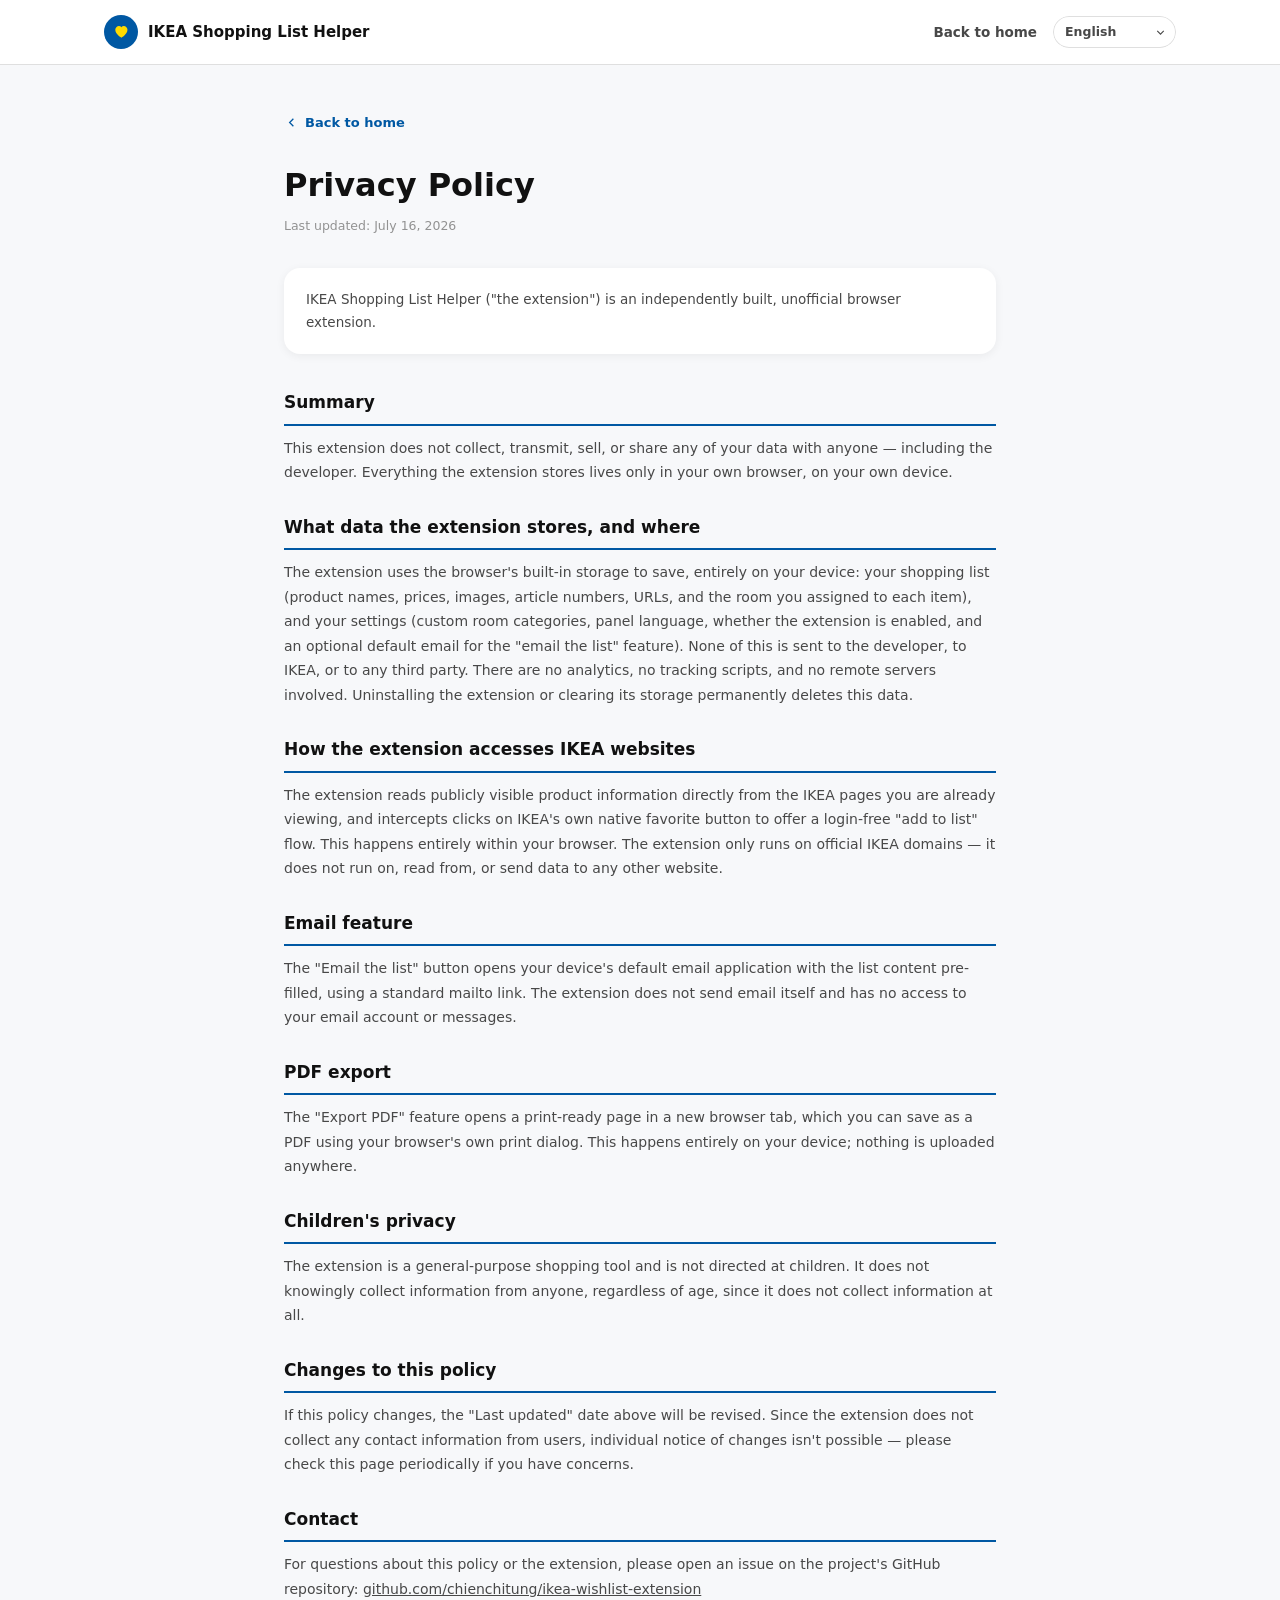
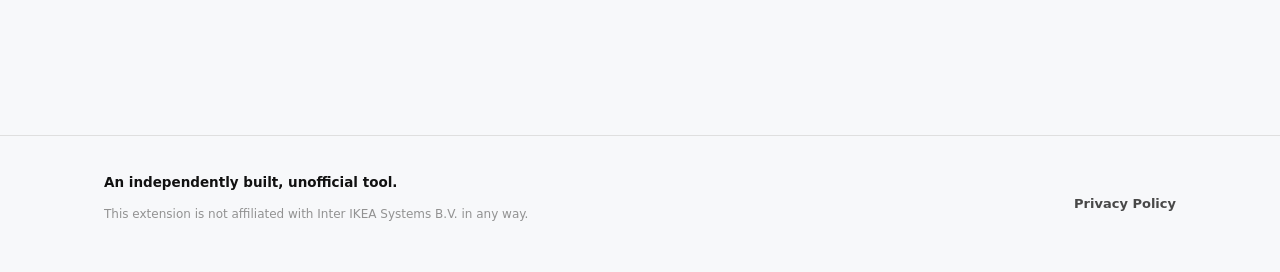
==== privacy.html @ 17878111 "Serve clean URLs on Vercel instead of exposing .html Deployed URLs were showing /index.html and /pri" ====
<!doctype html>
<html lang="en">
<head>
<meta charset="utf-8">
<meta name="viewport" content="width=device-width, initial-scale=1">
<title>Privacy Policy — IKEA Shopping List Helper</title>
<meta name="description" content="Privacy policy for IKEA Shopping List Helper: no data is ever collected, transmitted, or sold.">
<link rel="icon" href="favicon.svg" type="image/svg+xml">
<link rel="stylesheet" href="assets/style.css">
</head>
<body>

<header class="site-header">
  <div class="wrap">
    <a href="/" class="brand">
      <span class="brand-mark">
        <svg viewBox="0 0 24 24" fill="currentColor"><path d="M12.336 5.52C14.23 3.62 17.31 3.62 19.2 5.52c1 1 1.47 2.33 1.42 3.63-.01 3.06-2.2 5.72-4.13 7.5-1 .91-2 1.65-2.75 2.16l-1.24.83-1.24-.83c-.75-.51-1.75-1.25-2.75-2.16-1.93-1.78-4.12-4.44-4.13-7.5-.05-1.3.42-2.63 1.42-3.63 1.9-1.9 4.97-1.9 6.87 0l.34.34.33-.34z"/></svg>
      </span>
      <span>IKEA Shopping List Helper</span>
    </a>
    <div class="nav-spacer"></div>
    <nav class="nav-links">
      <a href="/" data-i18n="privacy.backLink">Back to home</a>
    </nav>
    <select class="lang-select" id="langSelect" aria-label="Language"></select>
  </div>
</header>

<main class="legal">
  <div class="wrap">
    <a class="back-link" href="/">
      <svg viewBox="0 0 24 24" fill="none" stroke="currentColor" stroke-width="2"><path d="M15 18l-6-6 6-6"/></svg>
      <span data-i18n="privacy.backLink">Back to home</span>
    </a>
    <h1 data-i18n="privacy.title">Privacy Policy</h1>
    <p class="updated" data-i18n="privacy.updated">Last updated: July 16, 2026</p>
    <p class="intro" data-i18n="privacy.intro">IKEA Shopping List Helper ("the extension") is an independently built, unofficial browser extension.</p>

    <section>
      <h2 data-i18n="privacy.summary.title">Summary</h2>
      <p data-i18n="privacy.summary.body">This extension does not collect, transmit, sell, or share any of your data with anyone — including the developer. Everything the extension stores lives only in your own browser, on your own device.</p>
    </section>

    <section>
      <h2 data-i18n="privacy.storage.title">What data the extension stores, and where</h2>
      <p data-i18n="privacy.storage.body">The extension uses the browser's built-in storage to save, entirely on your device: your shopping list (product names, prices, images, article numbers, URLs, and the room you assigned to each item), and your settings (custom room categories, panel language, whether the extension is enabled, and an optional default email for the "email the list" feature). None of this is sent to the developer, to IKEA, or to any third party. There are no analytics, no tracking scripts, and no remote servers involved. Uninstalling the extension or clearing its storage permanently deletes this data.</p>
    </section>

    <section>
      <h2 data-i18n="privacy.access.title">How the extension accesses IKEA websites</h2>
      <p data-i18n="privacy.access.body">The extension reads publicly visible product information directly from the IKEA pages you are already viewing, and intercepts clicks on IKEA's own native favorite button to offer a login-free "add to list" flow. This happens entirely within your browser. The extension only runs on official IKEA domains — it does not run on, read from, or send data to any other website.</p>
    </section>

    <section>
      <h2 data-i18n="privacy.email.title">Email feature</h2>
      <p data-i18n="privacy.email.body">The "Email the list" button opens your device's default email application with the list content pre-filled, using a standard mailto link. The extension does not send email itself and has no access to your email account or messages.</p>
    </section>

    <section>
      <h2 data-i18n="privacy.pdf.title">PDF export</h2>
      <p data-i18n="privacy.pdf.body">The "Export PDF" feature opens a print-ready page in a new browser tab, which you can save as a PDF using your browser's own print dialog. This happens entirely on your device; nothing is uploaded anywhere.</p>
    </section>

    <section>
      <h2 data-i18n="privacy.children.title">Children's privacy</h2>
      <p data-i18n="privacy.children.body">The extension is a general-purpose shopping tool and is not directed at children. It does not knowingly collect information from anyone, regardless of age, since it does not collect information at all.</p>
    </section>

    <section>
      <h2 data-i18n="privacy.changes.title">Changes to this policy</h2>
      <p data-i18n="privacy.changes.body">If this policy changes, the "Last updated" date above will be revised. Since the extension does not collect any contact information from users, individual notice of changes isn't possible — please check this page periodically if you have concerns.</p>
    </section>

    <section>
      <h2 data-i18n="privacy.contact.title">Contact</h2>
      <p><span data-i18n="privacy.contact.body">For questions about this policy or the extension, please open an issue on the project's GitHub repository:</span> <a href="https://github.com/chienchitung/ikea-wishlist-extension" target="_blank" rel="noopener" data-i18n="privacy.contact.linkText">github.com/chienchitung/ikea-wishlist-extension</a></p>
    </section>
  </div>
</main>

<footer class="site-footer">
  <div class="wrap">
    <div>
      <div style="font-weight:700;font-size:13.5px;margin-bottom:6px" data-i18n="footer.tagline">An independently built, unofficial tool.</div>
      <p class="footer-disclaimer" data-i18n="footer.disclaimer">This extension is not affiliated with Inter IKEA Systems B.V. in any way.</p>
    </div>
    <div class="footer-links">
      <a href="/privacy" data-i18n="footer.privacy">Privacy Policy</a>
    </div>
  </div>
</footer>

<script src="assets/i18n.js"></script>
<script src="assets/main.js"></script>
</body>
</html>
---- assets/style.css ----
/*
 * style.css — landing site shared styles.
 *
 * Design tokens are copied verbatim from the extension's own panel (content/panel.js,
 * the PANEL_CSS constant) so the marketing site and the actual product look like the
 * same thing, not a separately-designed wrapper around it. Colors/radii/shadows/font
 * stack are identical; only the page-level layout (nav, hero, sections) is new.
 *
 * No IKEA logo asset is used anywhere on this site (brand colors only — see the inline
 * heart mark in the header, which is this project's own icon, not IKEA's trademark).
 */

:root {
  --ikea-blue: #0058A3;
  --ikea-blue-hover: #004F93;
  --ikea-blue-press: #003E72;
  --ikea-yellow: #FFDB00;
  --ink: #111111;
  --ink-secondary: #484848;
  --ink-disabled: #929292;
  --border-disabled: #DFDFDF;
  --surface: #FFFFFF;
  --surface-alt: #F7F8FA;
  --surface-hover: #F5F5F5;
  --offer-red: #CC0008;
  --success: #0A8A00;
  --pill: 999px;
  --radius-md: 8px;
  --radius-lg: 16px;
  --shadow-pop: 0 8px 24px rgba(17, 17, 17, .16);
  --shadow-soft: 0 2px 10px rgba(17, 17, 17, .06);
  --ease: cubic-bezier(.4, 0, .2, 1);
  --max-width: 1120px;
}

@media (prefers-color-scheme: dark) {
  :root {
    --surface: #1E1E1E;
    --surface-alt: #171717;
    --surface-hover: #292929;
    --border-disabled: #3A3A3A;
    --ink: #F2F2F2;
    --ink-secondary: #B8B8B8;
    --ink-disabled: #7A7A7A;
    --ikea-blue: #4C9AE8;
    --ikea-blue-hover: #6BAEEF;
    --ikea-blue-press: #3D82CC;
    --shadow-pop: 0 8px 24px rgba(0, 0, 0, .5);
    --shadow-soft: 0 2px 10px rgba(0, 0, 0, .3);
  }
}

* { box-sizing: border-box; }
html { scroll-behavior: smooth; }
body {
  margin: 0;
  background: var(--surface-alt);
  color: var(--ink);
  font-family: "Noto IKEA Latin", "Noto Sans", "Noto Sans TC", "Noto Sans SC", "Roboto", "Open Sans", system-ui, sans-serif;
  font-variant-numeric: tabular-nums;
  line-height: 1.5;
  -webkit-font-smoothing: antialiased;
}
img, svg { display: block; max-width: 100%; }
a { color: inherit; }
button { font: inherit; }

.wrap { max-width: var(--max-width); margin: 0 auto; padding: 0 24px; }

/* ---- header / nav ---- */
.site-header {
  position: sticky; top: 0; z-index: 20;
  background: color-mix(in srgb, var(--surface) 92%, transparent);
  backdrop-filter: blur(8px);
  border-bottom: 1px solid var(--border-disabled);
}
.site-header .wrap { display: flex; align-items: center; gap: 16px; height: 64px; }
.brand { display: flex; align-items: center; gap: 10px; text-decoration: none; color: var(--ink); font-weight: 800; font-size: 15px; }
.brand-mark {
  width: 34px; height: 34px; border-radius: var(--pill); background: var(--ikea-blue);
  display: flex; align-items: center; justify-content: center; flex: none;
}
.brand-mark svg { width: 18px; height: 18px; fill: var(--ikea-yellow); }
.brand span { white-space: nowrap; }
.nav-spacer { flex: 1; }
.nav-links { display: flex; align-items: center; gap: 20px; }
.nav-links a { text-decoration: none; font-size: 13.5px; font-weight: 600; color: var(--ink-secondary); }
.nav-links a:hover { color: var(--ink); }
.lang-select {
  all: unset; box-sizing: border-box; font-size: 12.5px; font-weight: 600; color: var(--ink-secondary);
  padding: 7px 30px 7px 12px; border-radius: var(--pill); box-shadow: inset 0 0 0 1px var(--border-disabled);
  cursor: pointer; background: var(--surface) url('data:image/svg+xml;utf8,<svg xmlns="http://www.w3.org/2000/svg" viewBox="0 0 24 24" fill="none" stroke="%23484848" stroke-width="2"><path d="M6 9l6 6 6-6"/></svg>') no-repeat right 9px center / 13px;
}
.lang-select:hover { box-shadow: inset 0 0 0 1px var(--ink-secondary); }

/* ---- buttons ---- */
.btn {
  display: inline-flex; align-items: center; justify-content: center; gap: 8px;
  height: 50px; padding: 0 26px; border-radius: var(--pill); font-size: 14px; font-weight: 700;
  cursor: pointer; text-decoration: none; border: none; transition: transform .2s var(--ease), background .15s, box-shadow .15s;
  white-space: nowrap;
}
.btn:active { transform: scale(.97); }
.btn svg { width: 18px; height: 18px; flex: none; }
.btn-primary { background: var(--ikea-blue); color: #fff; }
.btn-primary:hover { background: var(--ikea-blue-hover); }
.btn-primary:active { background: var(--ikea-blue-press); }
.btn-outline { background: transparent; color: var(--ink); box-shadow: inset 0 0 0 1.5px var(--border-disabled); }
.btn-outline:hover { box-shadow: inset 0 0 0 1.5px var(--ink-secondary); }
.btn-sm { height: 38px; padding: 0 16px; font-size: 12.5px; }

/* ---- hero ---- */
.hero { padding: 72px 0 56px; }
.hero .wrap { display: grid; grid-template-columns: 1.1fr 1fr; gap: 56px; align-items: center; }
.eyebrow {
  display: inline-flex; align-items: center; gap: 6px; font-size: 12px; font-weight: 700;
  color: var(--ikea-blue); background: color-mix(in srgb, var(--ikea-blue) 10%, transparent);
  padding: 6px 12px; border-radius: var(--pill); margin-bottom: 18px;
}
.hero h1 { font-size: 42px; line-height: 1.15; margin: 0 0 16px; letter-spacing: -.01em; }
.hero p.lead { font-size: 16px; color: var(--ink-secondary); margin: 0 0 28px; max-width: 46ch; }
.hero .cta-row { display: flex; flex-wrap: wrap; gap: 12px; align-items: center; margin-bottom: 14px; }
.hero .fine-print { font-size: 12px; color: var(--ink-disabled); }

/* ---- panel mockup (decorative, mirrors the real extension UI) ---- */
.mockup { background: var(--surface); border-radius: var(--radius-lg); box-shadow: var(--shadow-pop); overflow: hidden; border: 1px solid var(--border-disabled); }
.mockup-head { padding: 18px 18px 14px; border-bottom: 1px solid var(--border-disabled); display: flex; align-items: center; gap: 10px; }
.mockup-head .dot { width: 10px; height: 10px; border-radius: 50%; background: var(--border-disabled); }
.mockup-head strong { font-size: 14px; }
.mockup-chips { display: flex; gap: 8px; padding: 12px 18px; overflow: hidden; border-bottom: 1px solid var(--border-disabled); }
.mockup-chip { flex: none; font-size: 12px; font-weight: 600; padding: 6px 12px; border-radius: var(--pill); box-shadow: inset 0 0 0 1px var(--border-disabled); color: var(--ink-secondary); }
.mockup-chip.active { background: var(--ikea-blue); color: #fff; box-shadow: none; }
.mockup-row { display: flex; gap: 12px; align-items: center; padding: 14px 18px; border-bottom: 1px solid var(--border-disabled); }
.mockup-thumb { width: 40px; height: 40px; border-radius: var(--radius-md); background: var(--surface-hover); flex: none; }
.mockup-lines { flex: 1; display: flex; flex-direction: column; gap: 6px; }
.mockup-line { height: 8px; border-radius: 4px; background: var(--border-disabled); }
.mockup-line.short { width: 55%; }
.mockup-price { font-size: 13px; font-weight: 700; color: var(--ink); flex: none; }
.mockup-foot { padding: 16px 18px; display: flex; justify-content: space-between; align-items: baseline; }
.mockup-foot .label { font-size: 12px; color: var(--ink-secondary); }
.mockup-foot .value { font-size: 20px; font-weight: 800; color: var(--ikea-blue); }

/* ---- sections ---- */
section { padding: 56px 0; }
.section-head { text-align: center; max-width: 640px; margin: 0 auto 40px; }
.section-head h2 { font-size: 28px; margin: 0 0 10px; }
.section-head p { font-size: 15px; color: var(--ink-secondary); margin: 0; }

/* how it works */
.steps { display: grid; grid-template-columns: repeat(3, 1fr); gap: 24px; }
.step { background: var(--surface); border-radius: var(--radius-lg); padding: 26px 22px; box-shadow: var(--shadow-soft); }
.step-num {
  width: 32px; height: 32px; border-radius: var(--pill); background: var(--ikea-yellow); color: var(--ikea-blue-press);
  font-weight: 800; font-size: 14px; display: flex; align-items: center; justify-content: center; margin-bottom: 14px;
}
.step h3 { font-size: 16px; margin: 0 0 8px; }
.step p { font-size: 13.5px; color: var(--ink-secondary); margin: 0; line-height: 1.6; }

/* features */
.features-grid { display: grid; grid-template-columns: repeat(3, 1fr); gap: 20px; }
.feature { background: var(--surface); border-radius: var(--radius-lg); padding: 22px; box-shadow: var(--shadow-soft); }
.feature-icon {
  width: 40px; height: 40px; border-radius: var(--radius-md); background: color-mix(in srgb, var(--ikea-blue) 10%, transparent);
  display: flex; align-items: center; justify-content: center; margin-bottom: 14px;
}
.feature-icon svg { width: 20px; height: 20px; stroke: var(--ikea-blue); fill: none; stroke-width: 1.8; }
.feature h3 { font-size: 14.5px; margin: 0 0 6px; }
.feature p { font-size: 13px; color: var(--ink-secondary); margin: 0; line-height: 1.6; }

/* faq */
.faq-list { display: flex; flex-direction: column; gap: 12px; max-width: 760px; margin: 0 auto; }
.faq-item { background: var(--surface); border-radius: var(--radius-lg); box-shadow: var(--shadow-soft); overflow: hidden; }
.faq-q {
  width: 100%; display: flex; align-items: center; justify-content: space-between; gap: 16px;
  background: none; border: none; text-align: left; cursor: pointer; color: var(--ink);
  padding: 18px 22px; font-size: 14.5px; font-weight: 700;
}
.faq-q:hover { background: var(--surface-hover); }
.faq-chevron { width: 18px; height: 18px; flex: none; stroke: var(--ink-secondary); transition: transform .25s var(--ease); }
.faq-item.open .faq-chevron { transform: rotate(180deg); }
.faq-a { display: grid; grid-template-rows: 0fr; transition: grid-template-rows .28s var(--ease); }
.faq-item.open .faq-a { grid-template-rows: 1fr; }
.faq-a-inner { overflow: hidden; }
.faq-a-inner p { margin: 0; padding: 0 22px 18px; font-size: 13.5px; color: var(--ink-secondary); line-height: 1.7; }

/* cta band */
.cta-band { background: var(--ikea-blue); color: #fff; text-align: center; border-radius: var(--radius-lg); margin: 0 24px; padding: 48px 24px; }
.cta-band .wrap { max-width: 640px; padding: 0; }
.cta-band h2 { font-size: 26px; margin: 0 0 12px; }
.cta-band p { font-size: 14.5px; opacity: .9; margin: 0 0 26px; }
.cta-band .btn-primary { background: var(--ikea-yellow); color: var(--ikea-blue-press); }
.cta-band .btn-primary:hover { background: #ffe233; }
.cta-band .btn-outline { box-shadow: inset 0 0 0 1.5px rgba(255, 255, 255, .5); color: #fff; }
.cta-band .btn-outline:hover { box-shadow: inset 0 0 0 1.5px #fff; }

/* ---- footer ---- */
.site-footer { border-top: 1px solid var(--border-disabled); padding: 36px 0; margin-top: 24px; }
.site-footer .wrap { display: flex; flex-wrap: wrap; gap: 18px; align-items: center; justify-content: space-between; }
.footer-links { display: flex; gap: 20px; flex-wrap: wrap; }
.footer-links a { text-decoration: none; font-size: 13px; font-weight: 600; color: var(--ink-secondary); }
.footer-links a:hover { color: var(--ink); }
.footer-disclaimer { font-size: 12px; color: var(--ink-disabled); max-width: 640px; line-height: 1.6; }

/* ---- privacy page ---- */
.legal { padding: 48px 0 80px; }
.legal .wrap { max-width: 760px; }
.legal h1 { font-size: 32px; margin: 0 0 6px; }
.legal .updated { font-size: 12.5px; color: var(--ink-disabled); margin: 0 0 32px; }
.legal .intro { background: var(--surface); border-radius: var(--radius-lg); padding: 20px 22px; box-shadow: var(--shadow-soft); font-size: 13.5px; color: var(--ink-secondary); margin-bottom: 36px; line-height: 1.7; }
.legal section { padding: 0; margin-bottom: 30px; }
.legal h2 { font-size: 17px; margin: 0 0 10px; padding-bottom: 8px; border-bottom: 2px solid var(--ikea-blue); }
.legal p { font-size: 14px; color: var(--ink-secondary); line-height: 1.75; margin: 0; }
.back-link { display: inline-flex; align-items: center; gap: 6px; font-size: 13px; font-weight: 700; color: var(--ikea-blue); text-decoration: none; margin-bottom: 28px; }
.back-link:hover { text-decoration: underline; }
.back-link svg { width: 15px; height: 15px; }

/* ---- responsive ---- */
@media (max-width: 860px) {
  .hero .wrap { grid-template-columns: 1fr; }
  .hero { padding: 44px 0 40px; text-align: center; }
  .hero .cta-row, .hero .fine-print { justify-content: center; }
  .hero p.lead { margin-left: auto; margin-right: auto; }
  .steps, .features-grid { grid-template-columns: 1fr; }
  .nav-links a { display: none; }
  .hero h1 { font-size: 32px; }
}
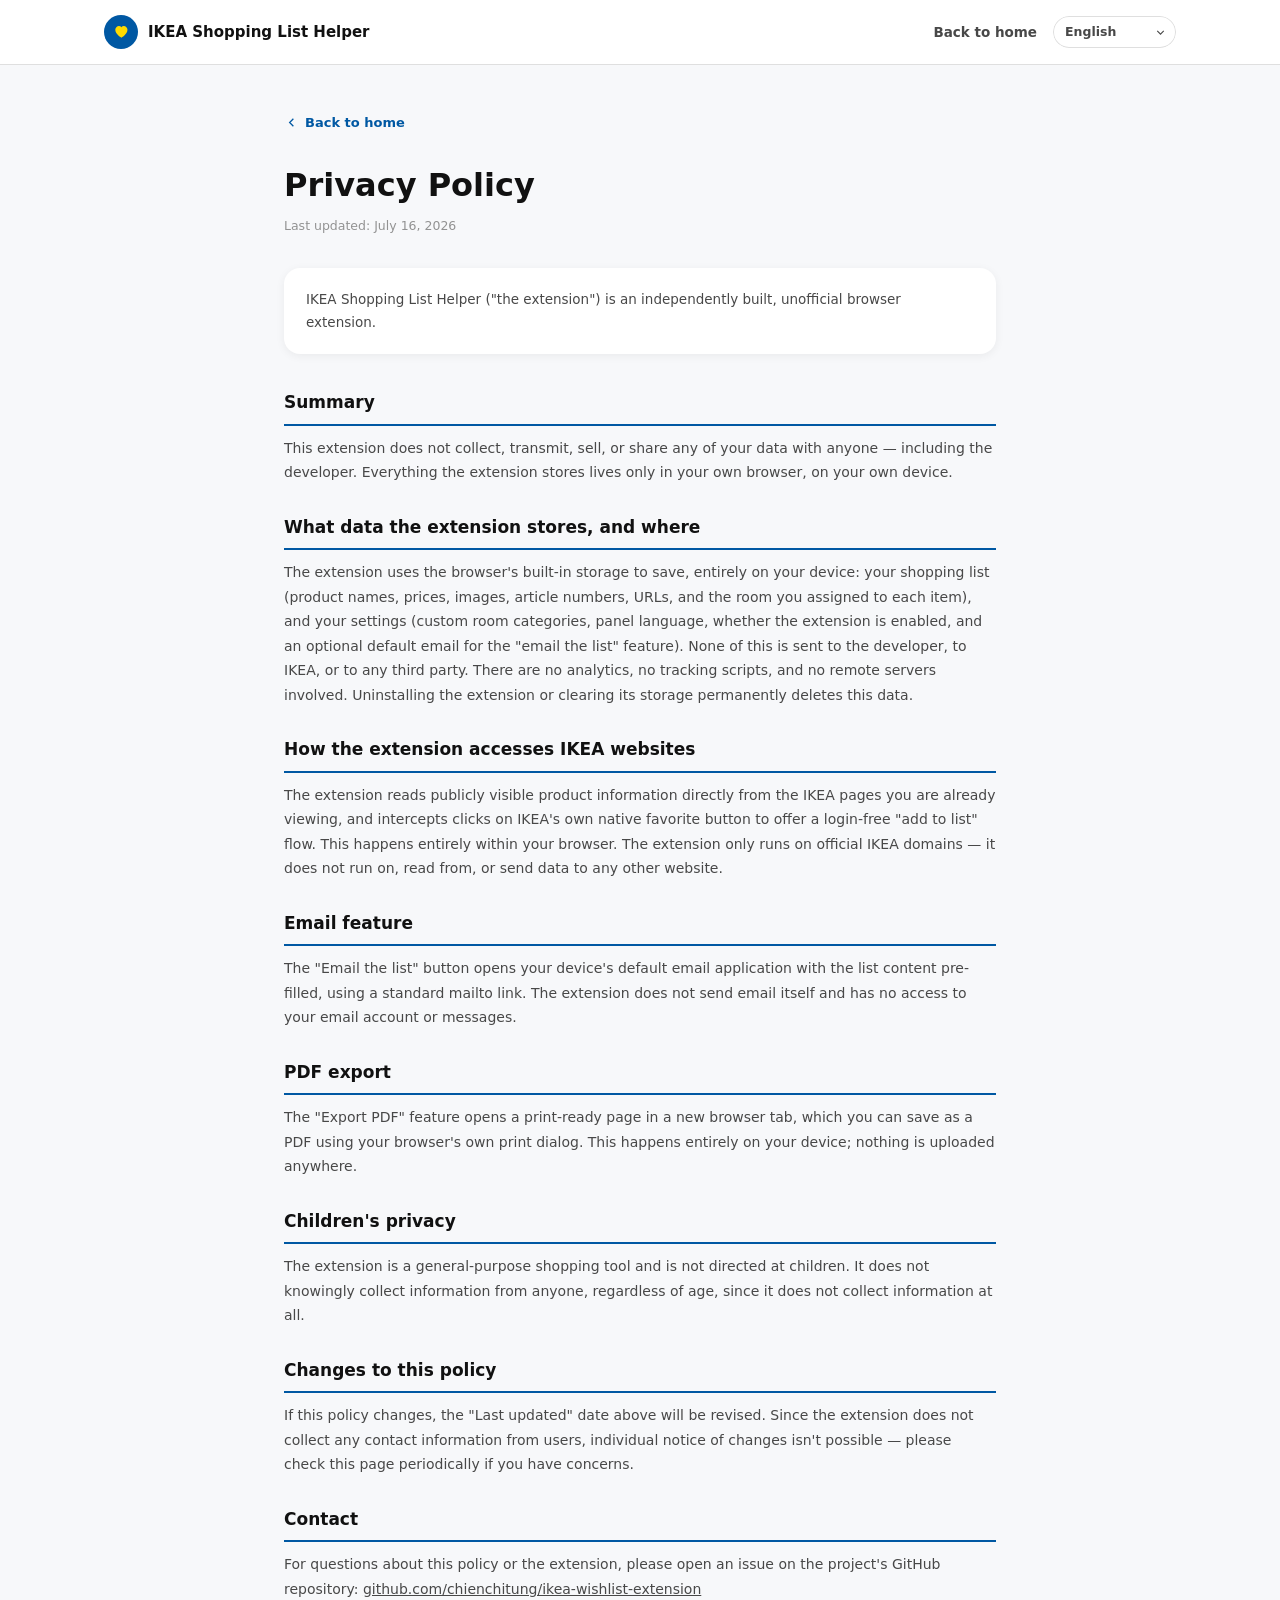
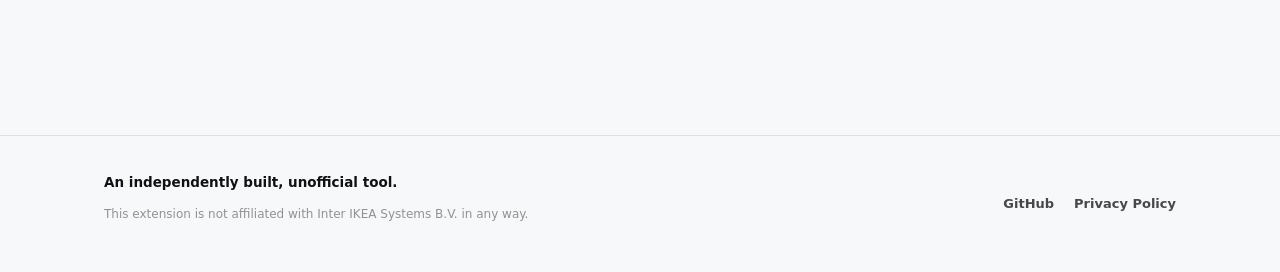
==== commit 254aba56: "Add GitHub link to footer Links to the extension's source repo alongside the existing Privacy Policy" ====
--- a/privacy.html
+++ b/privacy.html
@@ -5,6 +5,7 @@
 <meta name="viewport" content="width=device-width, initial-scale=1">
 <title>Privacy Policy — IKEA Shopping List Helper</title>
 <meta name="description" content="Privacy policy for IKEA Shopping List Helper: no data is ever collected, transmitted, or sold.">
+<meta name="google-site-verification" content="q60w5BjT-oed-8P3S-0JFXrqnTQmU2LbyEefrPoQqEQ" />
 <link rel="icon" href="favicon.svg" type="image/svg+xml">
 <link rel="stylesheet" href="assets/style.css">
 </head>
@@ -85,6 +86,7 @@
       <p class="footer-disclaimer" data-i18n="footer.disclaimer">This extension is not affiliated with Inter IKEA Systems B.V. in any way.</p>
     </div>
     <div class="footer-links">
+      <a href="https://github.com/chienchitung/ikea-wishlist-extension" target="_blank" rel="noopener" data-i18n="footer.github">GitHub</a>
       <a href="/privacy" data-i18n="footer.privacy">Privacy Policy</a>
     </div>
   </div>
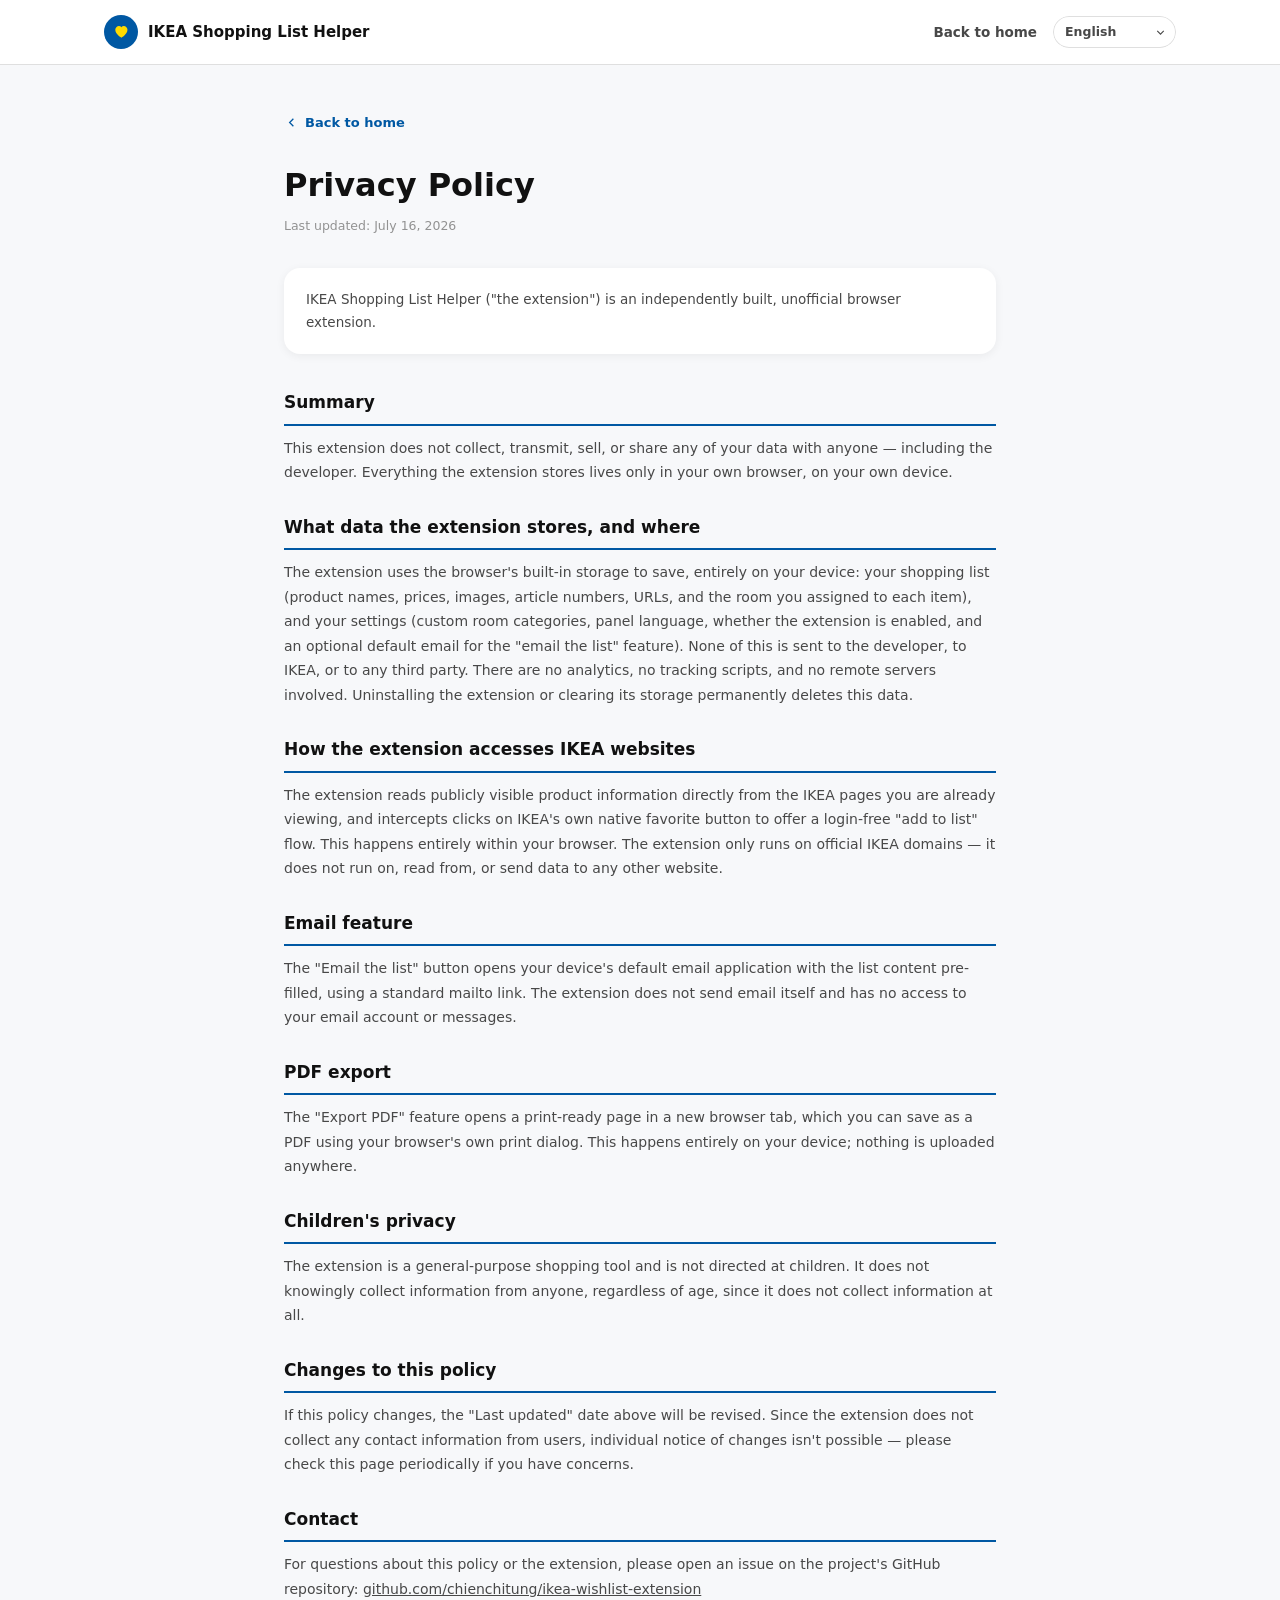
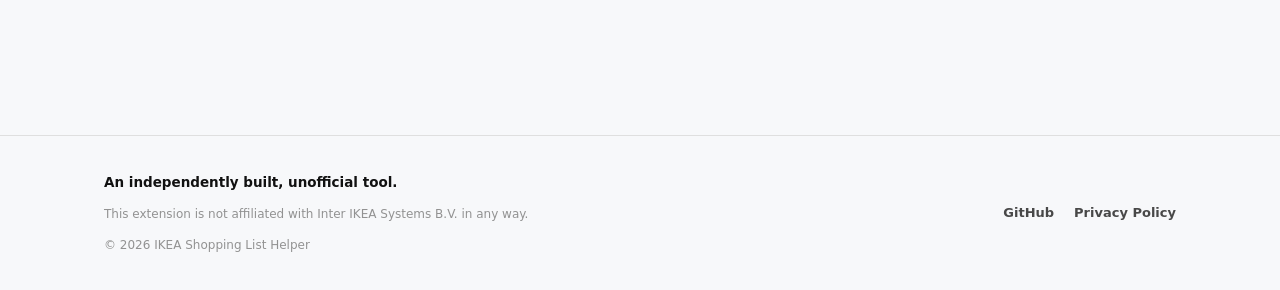
==== commit 55c06d26: "Add dynamic copyright year to footer Renders "© <year> IKEA Shopping List Helper" via new Date().get" ====
--- a/privacy.html
+++ b/privacy.html
@@ -84,6 +84,7 @@
     <div>
       <div style="font-weight:700;font-size:13.5px;margin-bottom:6px" data-i18n="footer.tagline">An independently built, unofficial tool.</div>
       <p class="footer-disclaimer" data-i18n="footer.disclaimer">This extension is not affiliated with Inter IKEA Systems B.V. in any way.</p>
+      <p class="footer-copyright">© <span id="copyrightYear"></span> IKEA Shopping List Helper</p>
     </div>
     <div class="footer-links">
       <a href="https://github.com/chienchitung/ikea-wishlist-extension" target="_blank" rel="noopener" data-i18n="footer.github">GitHub</a>
--- a/assets/style.css
+++ b/assets/style.css
@@ -200,6 +200,7 @@
 .footer-links a { text-decoration: none; font-size: 13px; font-weight: 600; color: var(--ink-secondary); }
 .footer-links a:hover { color: var(--ink); }
 .footer-disclaimer { font-size: 12px; color: var(--ink-disabled); max-width: 640px; line-height: 1.6; }
+.footer-copyright { font-size: 12px; color: var(--ink-disabled); margin: 6px 0 0; }
 
 /* ---- privacy page ---- */
 .legal { padding: 48px 0 80px; }
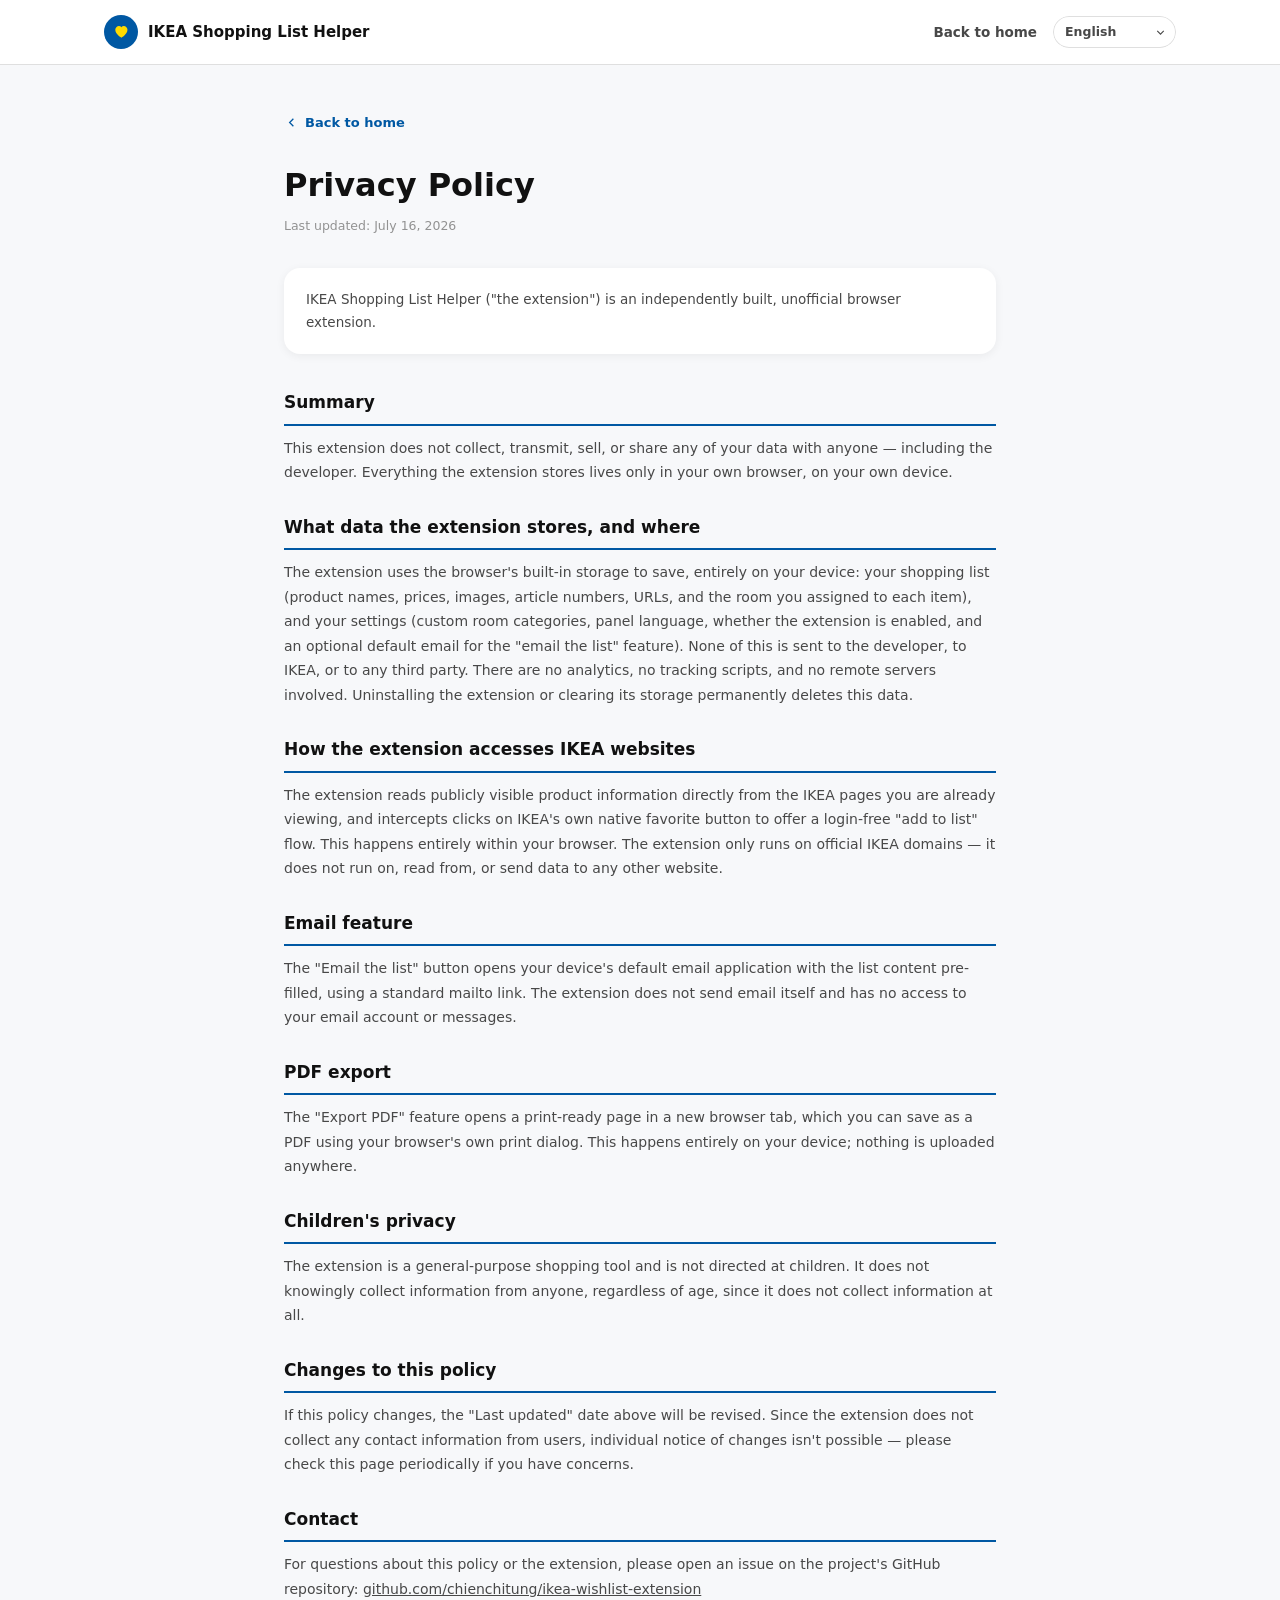
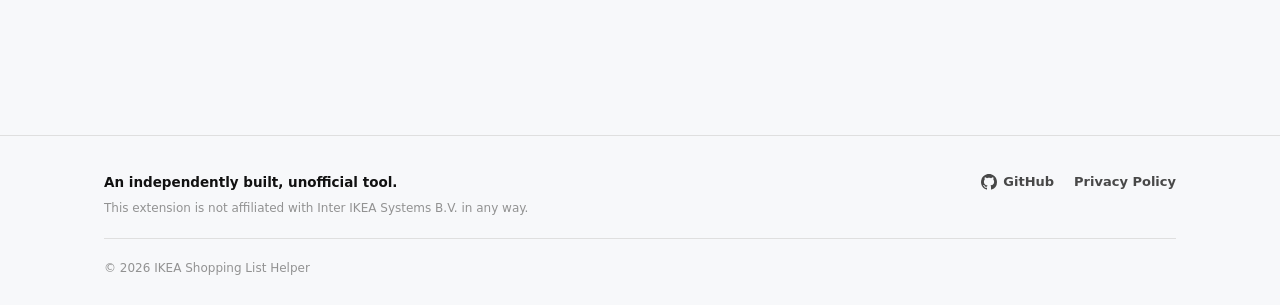
==== commit fa0166e3: "Redesign footer layout and add GitHub icon - Top-align the about text and links row (was vertically " ====
--- a/privacy.html
+++ b/privacy.html
@@ -81,15 +81,20 @@
 
 <footer class="site-footer">
   <div class="wrap">
-    <div>
-      <div style="font-weight:700;font-size:13.5px;margin-bottom:6px" data-i18n="footer.tagline">An independently built, unofficial tool.</div>
-      <p class="footer-disclaimer" data-i18n="footer.disclaimer">This extension is not affiliated with Inter IKEA Systems B.V. in any way.</p>
-      <p class="footer-copyright">© <span id="copyrightYear"></span> IKEA Shopping List Helper</p>
+    <div class="footer-top">
+      <div class="footer-about">
+        <div class="footer-tagline" data-i18n="footer.tagline">An independently built, unofficial tool.</div>
+        <p class="footer-disclaimer" data-i18n="footer.disclaimer">This extension is not affiliated with Inter IKEA Systems B.V. in any way.</p>
+      </div>
+      <div class="footer-links">
+        <a class="footer-link" href="https://github.com/chienchitung/ikea-wishlist-extension" target="_blank" rel="noopener">
+          <svg class="footer-link-icon" viewBox="0 0 16 16" fill="currentColor" aria-hidden="true"><path fill-rule="evenodd" d="M8 0C3.58 0 0 3.58 0 8c0 3.54 2.29 6.53 5.47 7.59.4.07.55-.17.55-.38 0-.19-.01-.82-.01-1.49-2.01.37-2.53-.49-2.69-.94-.09-.23-.48-.94-.82-1.13-.28-.15-.68-.52-.01-.53.63-.01 1.08.58 1.23.82.72 1.21 1.87.87 2.33.66.07-.52.28-.87.51-1.07-1.78-.2-3.64-.89-3.64-3.95 0-.87.31-1.59.82-2.15-.08-.2-.36-1.02.08-2.12 0 0 .67-.21 2.2.82.64-.18 1.32-.27 2-.27.68 0 1.36.09 2 .27 1.53-1.04 2.2-.82 2.2-.82.44 1.1.16 1.92.08 2.12.51.56.82 1.27.82 2.15 0 3.07-1.87 3.75-3.65 3.95.29.25.54.73.54 1.48 0 1.07-.01 1.93-.01 2.2 0 .21.15.46.55.38A8.013 8.013 0 0 0 16 8c0-4.42-3.58-8-8-8z"></path></svg>
+          <span data-i18n="footer.github">GitHub</span>
+        </a>
+        <a class="footer-link" href="/privacy" data-i18n="footer.privacy">Privacy Policy</a>
+      </div>
     </div>
-    <div class="footer-links">
-      <a href="https://github.com/chienchitung/ikea-wishlist-extension" target="_blank" rel="noopener" data-i18n="footer.github">GitHub</a>
-      <a href="/privacy" data-i18n="footer.privacy">Privacy Policy</a>
-    </div>
+    <p class="footer-copyright">© <span id="copyrightYear"></span> IKEA Shopping List Helper</p>
   </div>
 </footer>
 
--- a/assets/style.css
+++ b/assets/style.css
@@ -194,13 +194,16 @@
 .cta-band .btn-outline:hover { box-shadow: inset 0 0 0 1.5px #fff; }
 
 /* ---- footer ---- */
-.site-footer { border-top: 1px solid var(--border-disabled); padding: 36px 0; margin-top: 24px; }
-.site-footer .wrap { display: flex; flex-wrap: wrap; gap: 18px; align-items: center; justify-content: space-between; }
-.footer-links { display: flex; gap: 20px; flex-wrap: wrap; }
-.footer-links a { text-decoration: none; font-size: 13px; font-weight: 600; color: var(--ink-secondary); }
-.footer-links a:hover { color: var(--ink); }
-.footer-disclaimer { font-size: 12px; color: var(--ink-disabled); max-width: 640px; line-height: 1.6; }
-.footer-copyright { font-size: 12px; color: var(--ink-disabled); margin: 6px 0 0; }
+.site-footer { border-top: 1px solid var(--border-disabled); padding: 36px 0 28px; margin-top: 24px; }
+.footer-top { display: flex; flex-wrap: wrap; gap: 24px; align-items: flex-start; justify-content: space-between; }
+.footer-about { max-width: 640px; }
+.footer-tagline { font-weight: 700; font-size: 13.5px; margin-bottom: 6px; }
+.footer-disclaimer { font-size: 12px; color: var(--ink-disabled); line-height: 1.6; margin: 0; }
+.footer-links { display: flex; gap: 20px; flex-wrap: wrap; flex: none; }
+.footer-link { display: inline-flex; align-items: center; gap: 6px; text-decoration: none; font-size: 13px; font-weight: 600; color: var(--ink-secondary); }
+.footer-link:hover { color: var(--ink); }
+.footer-link-icon { width: 16px; height: 16px; flex: none; }
+.footer-copyright { font-size: 12px; color: var(--ink-disabled); margin: 20px 0 0; padding-top: 20px; border-top: 1px solid var(--border-disabled); }
 
 /* ---- privacy page ---- */
 .legal { padding: 48px 0 80px; }
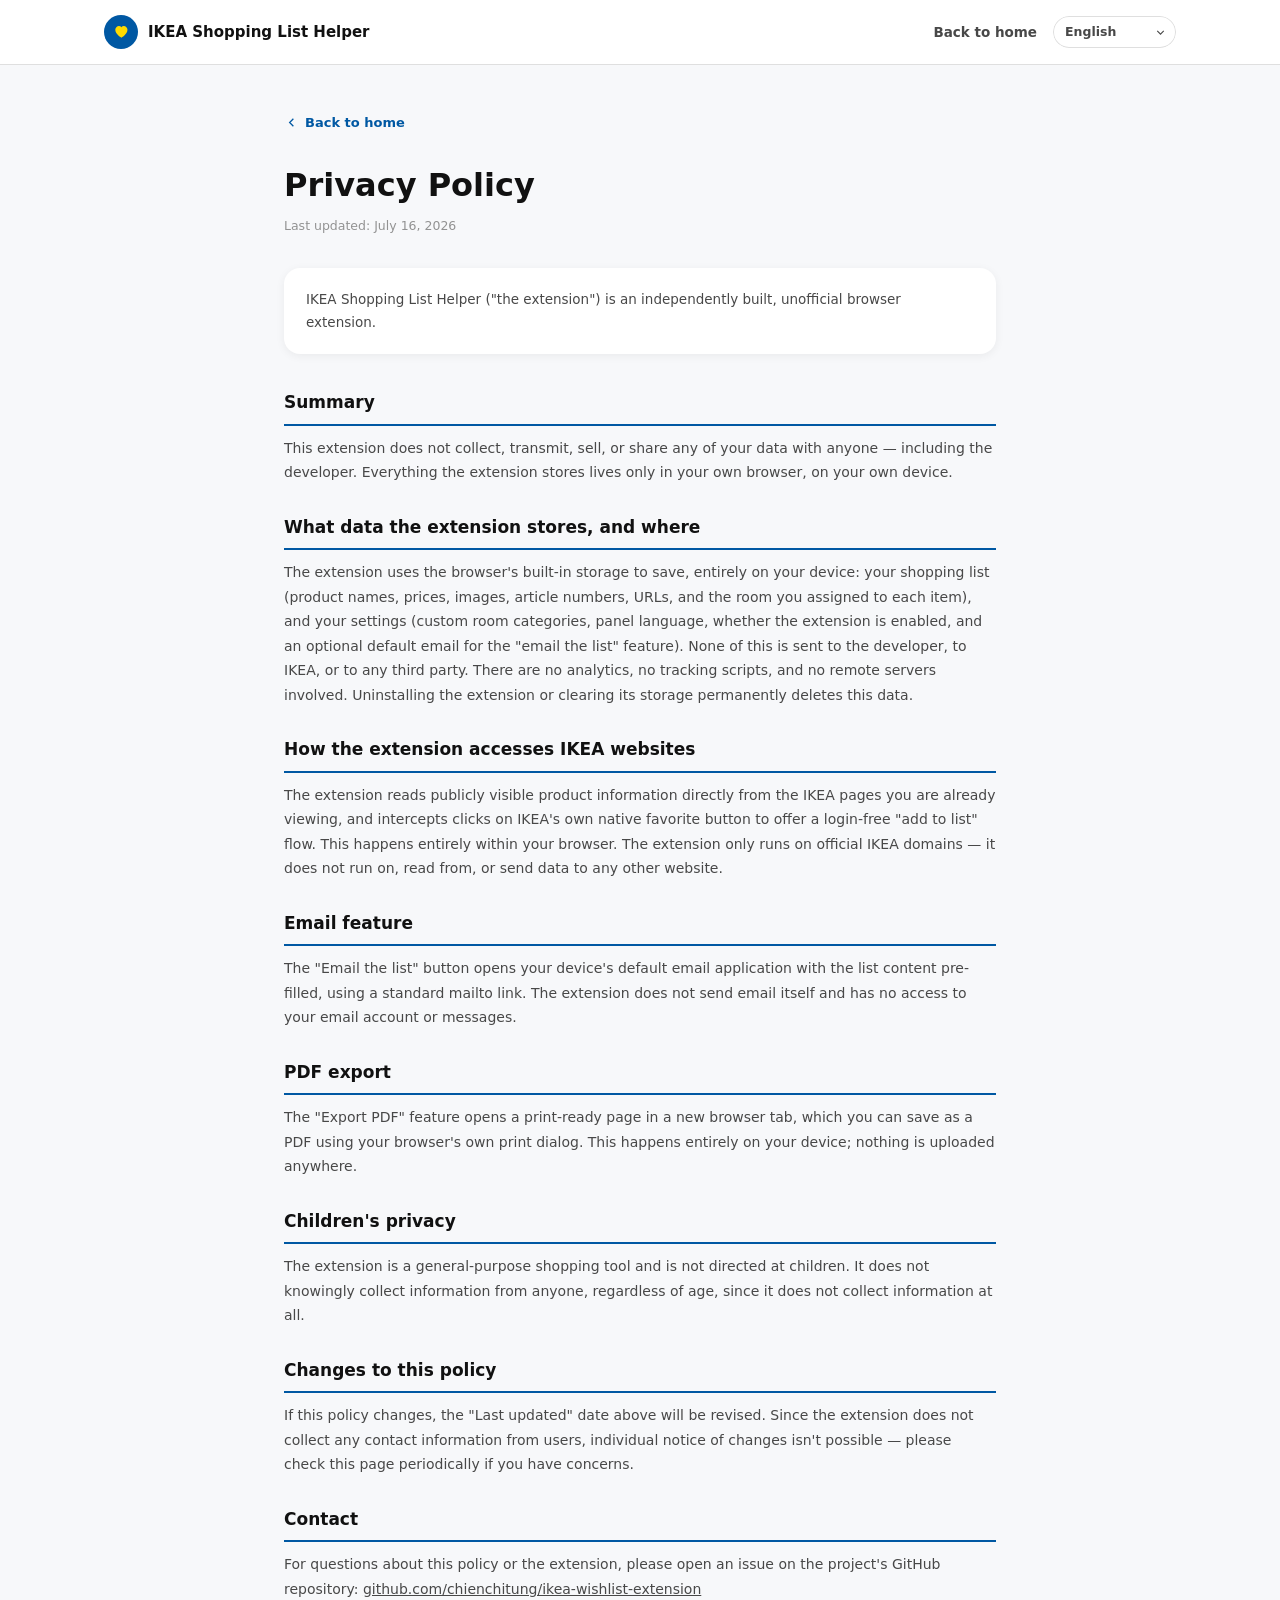
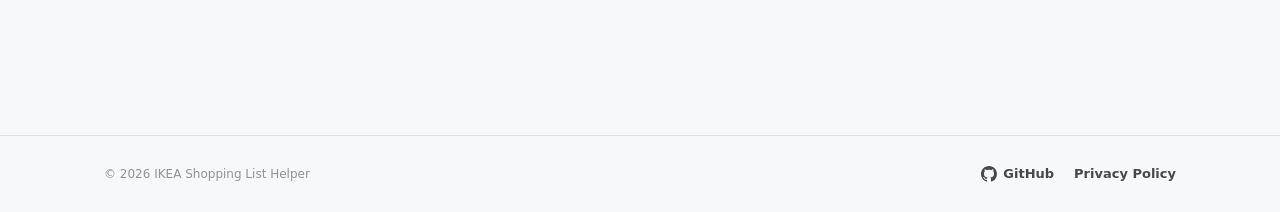
==== commit 8d14fa59: "Simplify footer: drop tagline/disclaimer text, back to one row The two-row layout with a divider (ad" ====
--- a/privacy.html
+++ b/privacy.html
@@ -81,20 +81,14 @@
 
 <footer class="site-footer">
   <div class="wrap">
-    <div class="footer-top">
-      <div class="footer-about">
-        <div class="footer-tagline" data-i18n="footer.tagline">An independently built, unofficial tool.</div>
-        <p class="footer-disclaimer" data-i18n="footer.disclaimer">This extension is not affiliated with Inter IKEA Systems B.V. in any way.</p>
-      </div>
-      <div class="footer-links">
-        <a class="footer-link" href="https://github.com/chienchitung/ikea-wishlist-extension" target="_blank" rel="noopener">
-          <svg class="footer-link-icon" viewBox="0 0 16 16" fill="currentColor" aria-hidden="true"><path fill-rule="evenodd" d="M8 0C3.58 0 0 3.58 0 8c0 3.54 2.29 6.53 5.47 7.59.4.07.55-.17.55-.38 0-.19-.01-.82-.01-1.49-2.01.37-2.53-.49-2.69-.94-.09-.23-.48-.94-.82-1.13-.28-.15-.68-.52-.01-.53.63-.01 1.08.58 1.23.82.72 1.21 1.87.87 2.33.66.07-.52.28-.87.51-1.07-1.78-.2-3.64-.89-3.64-3.95 0-.87.31-1.59.82-2.15-.08-.2-.36-1.02.08-2.12 0 0 .67-.21 2.2.82.64-.18 1.32-.27 2-.27.68 0 1.36.09 2 .27 1.53-1.04 2.2-.82 2.2-.82.44 1.1.16 1.92.08 2.12.51.56.82 1.27.82 2.15 0 3.07-1.87 3.75-3.65 3.95.29.25.54.73.54 1.48 0 1.07-.01 1.93-.01 2.2 0 .21.15.46.55.38A8.013 8.013 0 0 0 16 8c0-4.42-3.58-8-8-8z"></path></svg>
-          <span data-i18n="footer.github">GitHub</span>
-        </a>
-        <a class="footer-link" href="/privacy" data-i18n="footer.privacy">Privacy Policy</a>
-      </div>
+    <p class="footer-copyright">© <span id="copyrightYear"></span> IKEA Shopping List Helper</p>
+    <div class="footer-links">
+      <a class="footer-link" href="https://github.com/chienchitung/ikea-wishlist-extension" target="_blank" rel="noopener">
+        <svg class="footer-link-icon" viewBox="0 0 16 16" fill="currentColor" aria-hidden="true"><path fill-rule="evenodd" d="M8 0C3.58 0 0 3.58 0 8c0 3.54 2.29 6.53 5.47 7.59.4.07.55-.17.55-.38 0-.19-.01-.82-.01-1.49-2.01.37-2.53-.49-2.69-.94-.09-.23-.48-.94-.82-1.13-.28-.15-.68-.52-.01-.53.63-.01 1.08.58 1.23.82.72 1.21 1.87.87 2.33.66.07-.52.28-.87.51-1.07-1.78-.2-3.64-.89-3.64-3.95 0-.87.31-1.59.82-2.15-.08-.2-.36-1.02.08-2.12 0 0 .67-.21 2.2.82.64-.18 1.32-.27 2-.27.68 0 1.36.09 2 .27 1.53-1.04 2.2-.82 2.2-.82.44 1.1.16 1.92.08 2.12.51.56.82 1.27.82 2.15 0 3.07-1.87 3.75-3.65 3.95.29.25.54.73.54 1.48 0 1.07-.01 1.93-.01 2.2 0 .21.15.46.55.38A8.013 8.013 0 0 0 16 8c0-4.42-3.58-8-8-8z"></path></svg>
+        <span data-i18n="footer.github">GitHub</span>
+      </a>
+      <a class="footer-link" href="/privacy" data-i18n="footer.privacy">Privacy Policy</a>
     </div>
-    <p class="footer-copyright">© <span id="copyrightYear"></span> IKEA Shopping List Helper</p>
   </div>
 </footer>
 
--- a/assets/style.css
+++ b/assets/style.css
@@ -194,16 +194,13 @@
 .cta-band .btn-outline:hover { box-shadow: inset 0 0 0 1.5px #fff; }
 
 /* ---- footer ---- */
-.site-footer { border-top: 1px solid var(--border-disabled); padding: 36px 0 28px; margin-top: 24px; }
-.footer-top { display: flex; flex-wrap: wrap; gap: 24px; align-items: flex-start; justify-content: space-between; }
-.footer-about { max-width: 640px; }
-.footer-tagline { font-weight: 700; font-size: 13.5px; margin-bottom: 6px; }
-.footer-disclaimer { font-size: 12px; color: var(--ink-disabled); line-height: 1.6; margin: 0; }
-.footer-links { display: flex; gap: 20px; flex-wrap: wrap; flex: none; }
+.site-footer { border-top: 1px solid var(--border-disabled); padding: 28px 0; margin-top: 24px; }
+.site-footer .wrap { display: flex; flex-wrap: wrap; gap: 16px; align-items: center; justify-content: space-between; }
+.footer-copyright { font-size: 12px; color: var(--ink-disabled); margin: 0; }
+.footer-links { display: flex; gap: 20px; flex-wrap: wrap; }
 .footer-link { display: inline-flex; align-items: center; gap: 6px; text-decoration: none; font-size: 13px; font-weight: 600; color: var(--ink-secondary); }
 .footer-link:hover { color: var(--ink); }
 .footer-link-icon { width: 16px; height: 16px; flex: none; }
-.footer-copyright { font-size: 12px; color: var(--ink-disabled); margin: 20px 0 0; padding-top: 20px; border-top: 1px solid var(--border-disabled); }
 
 /* ---- privacy page ---- */
 .legal { padding: 48px 0 80px; }
